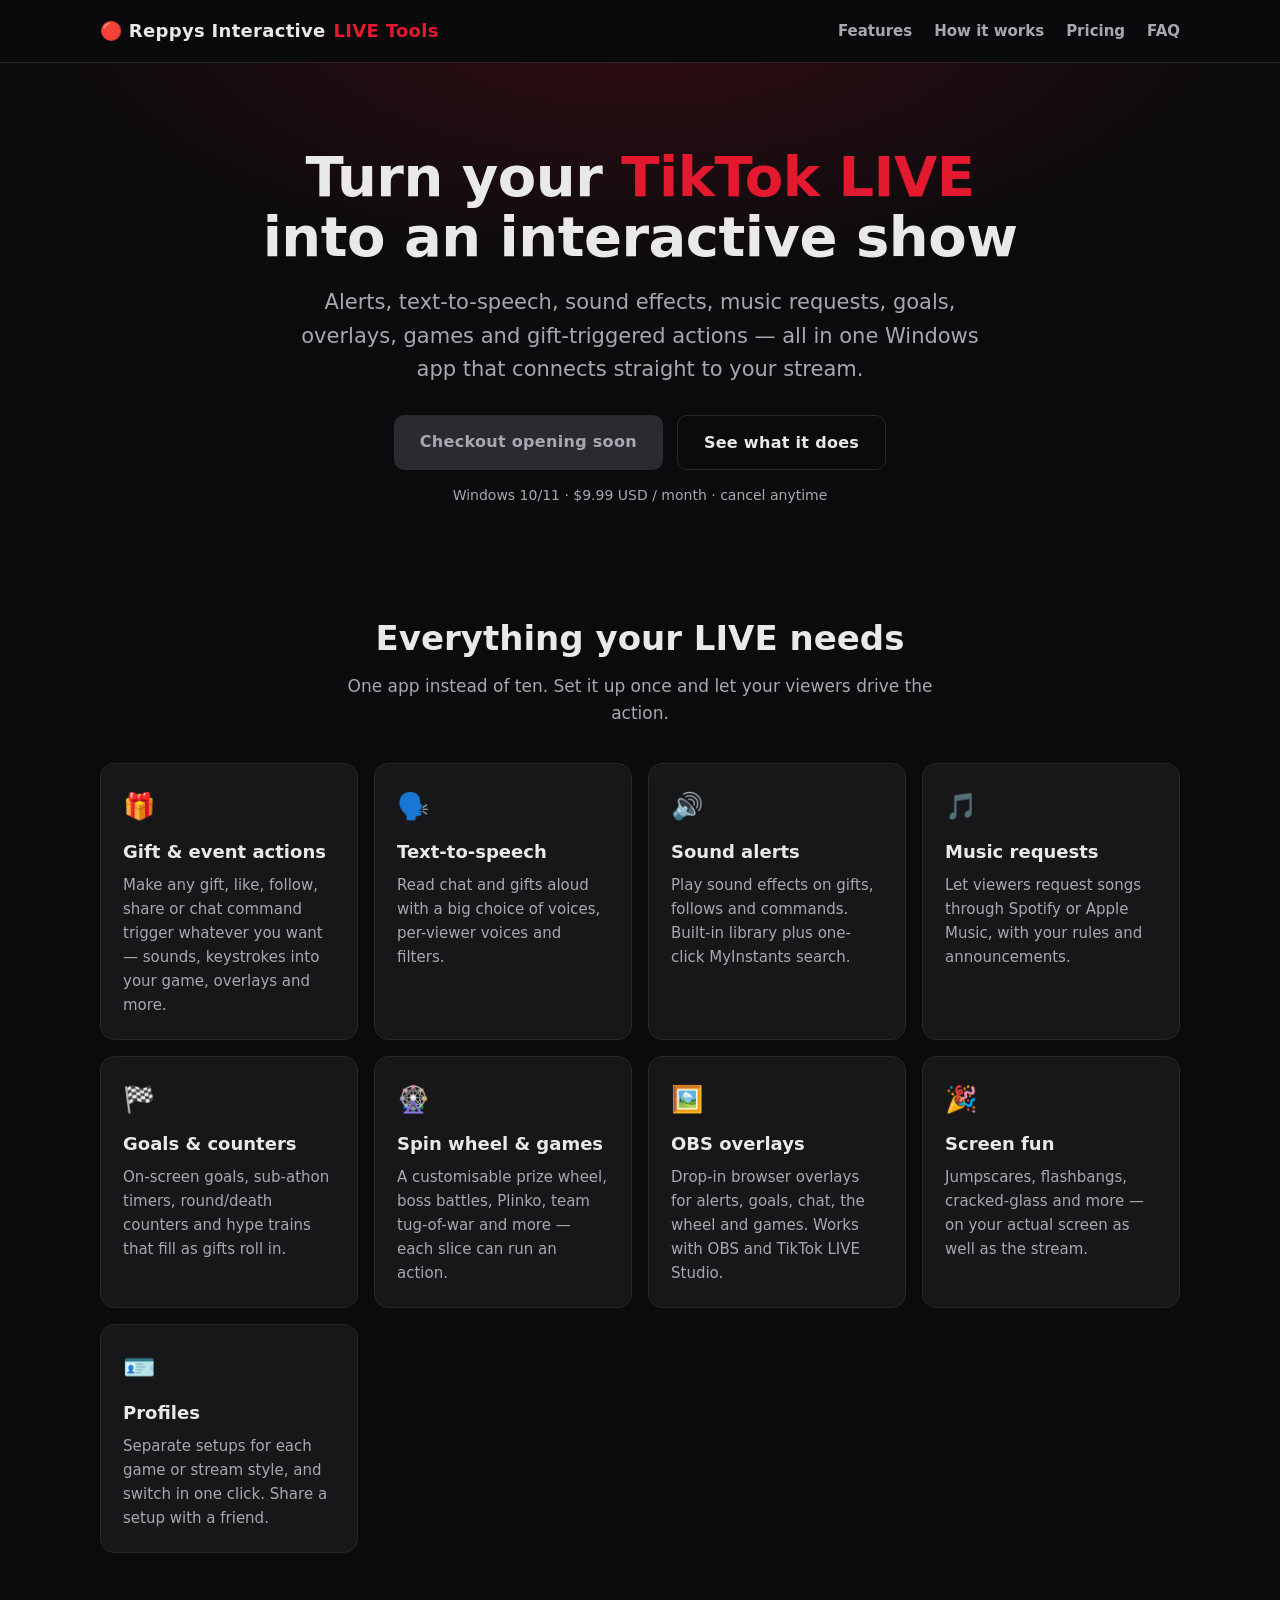
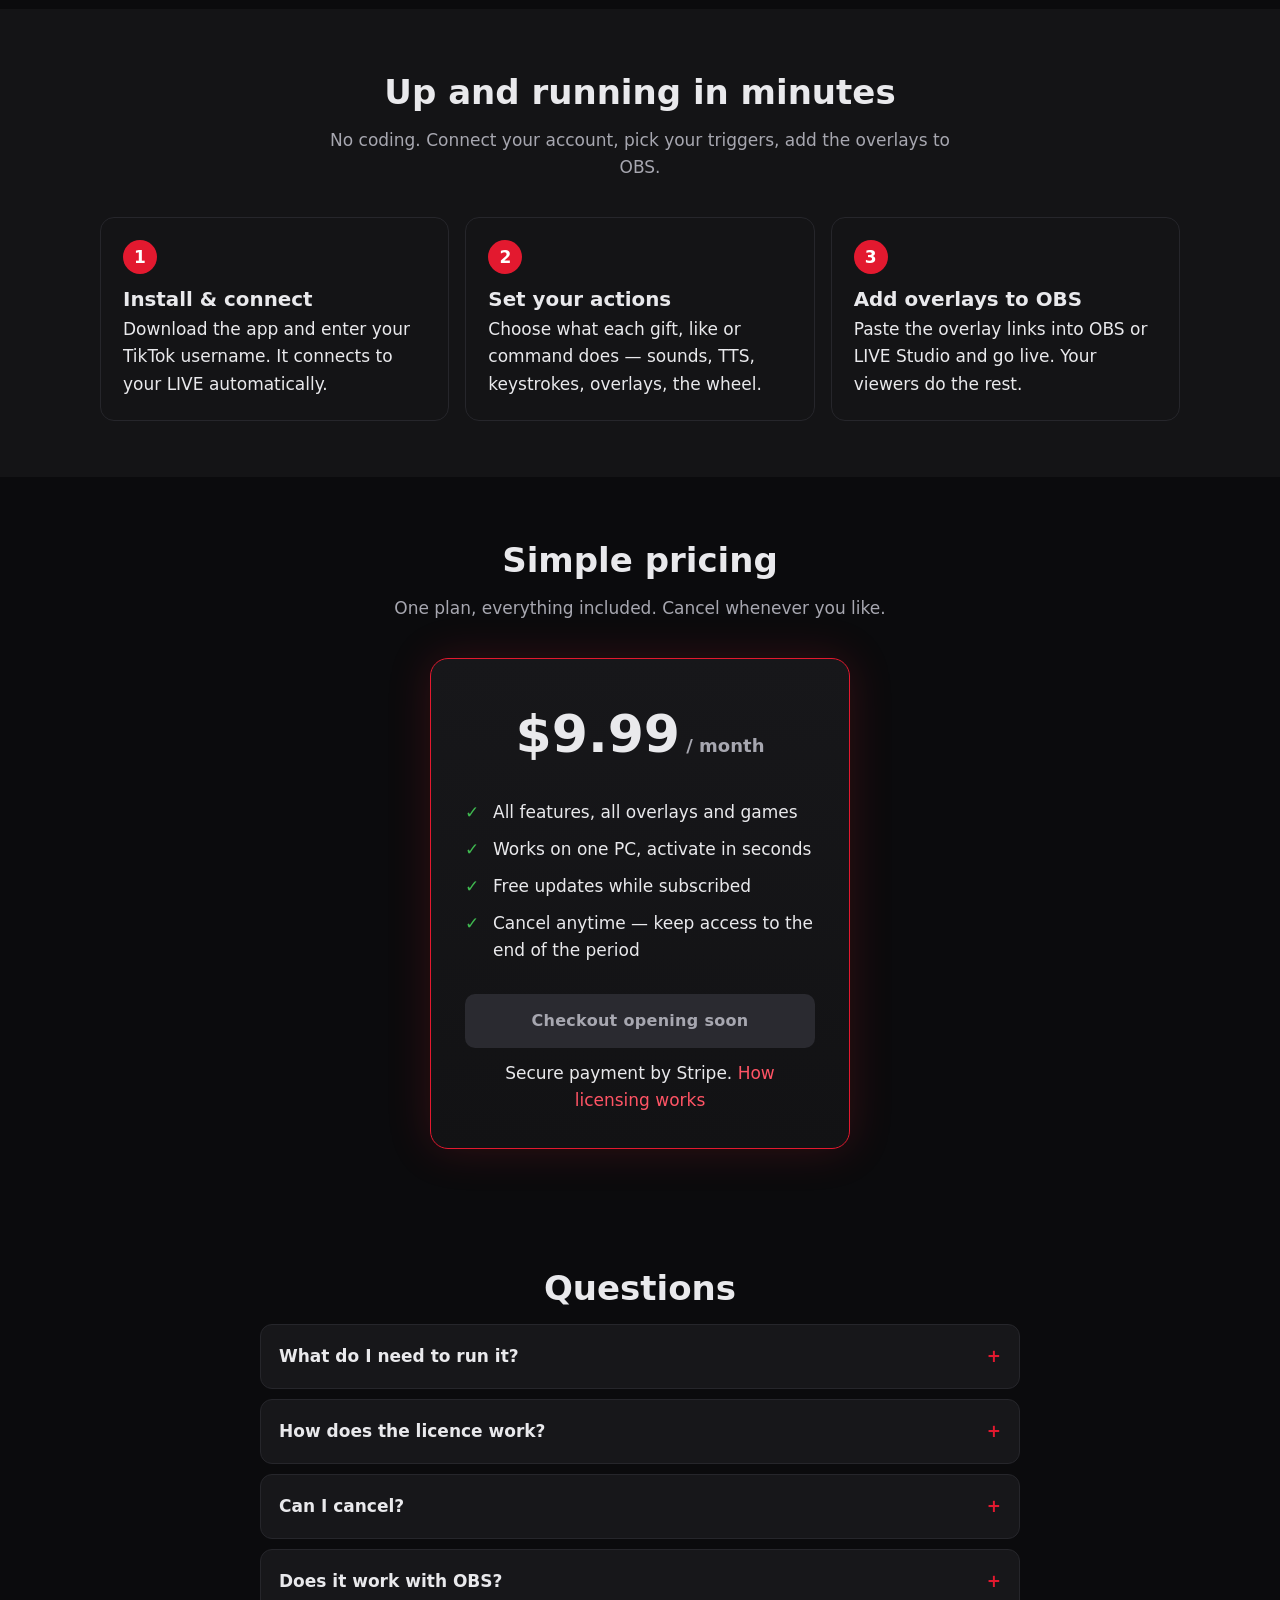
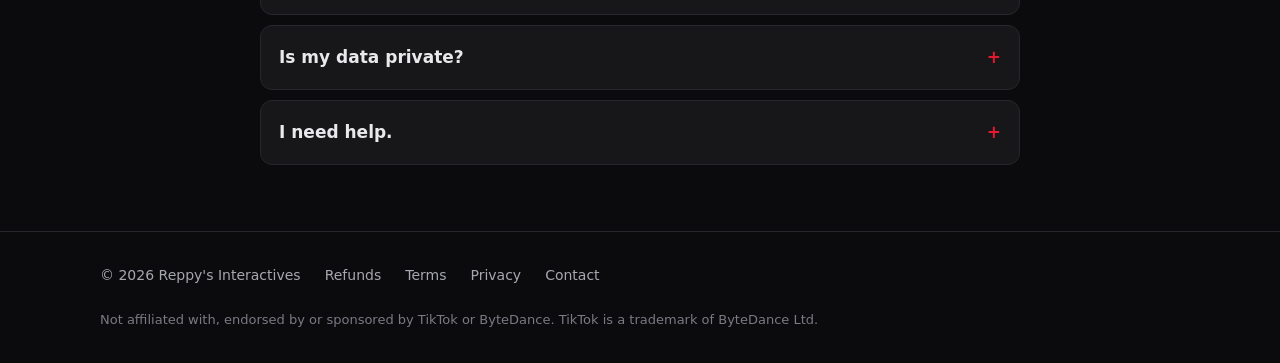
==== index.html @ e3460b50 "Add files via upload" ====
<!DOCTYPE html>
<html lang="en">
<head>
<meta charset="UTF-8">
<meta name="viewport" content="width=device-width, initial-scale=1">
<title>Reppys Interactive LIVE Tools — interactive tools for TikTok LIVE</title>
<meta name="description" content="Alerts, TTS, sounds, music requests, goals, overlays, games and gift-triggered actions for your TikTok LIVE stream. A Windows app.">
<link rel="stylesheet" href="style.css">
</head>
<body>

<header class="nav">
  <div class="wrap">
    <div class="brand">🔴 Reppys Interactive <b>LIVE&nbsp;Tools</b></div>
    <nav>
      <a href="#features">Features</a>
      <a href="#how">How it works</a>
      <a href="#pricing">Pricing</a>
      <a href="#faq">FAQ</a>
    </nav>
  </div>
</header>

<section class="hero">
  <div class="wrap">
    <h1>Turn your <span class="hl">TikTok LIVE</span><br>into an interactive show</h1>
    <p class="lead">Alerts, text-to-speech, sound effects, music requests, goals, overlays, games and gift-triggered actions — all in one Windows app that connects straight to your stream.</p>
    <div class="cta">
      <!-- When the licence server is live, point this at https://YOUR_WORKER/buy -->
      <a class="btn soon" id="buyBtn" href="#pricing">Checkout opening soon</a>
      <a class="btn ghost" href="#features">See what it does</a>
    </div>
    <p class="note">Windows 10/11 · $9.99 USD / month · cancel anytime</p>
  </div>
</section>

<section id="features">
  <div class="wrap">
    <h2>Everything your LIVE needs</h2>
    <p class="sub">One app instead of ten. Set it up once and let your viewers drive the action.</p>
    <div class="grid">
      <div class="feature"><div class="ico">🎁</div><h3>Gift &amp; event actions</h3><p>Make any gift, like, follow, share or chat command trigger whatever you want — sounds, keystrokes into your game, overlays and more.</p></div>
      <div class="feature"><div class="ico">🗣️</div><h3>Text-to-speech</h3><p>Read chat and gifts aloud with a big choice of voices, per-viewer voices and filters.</p></div>
      <div class="feature"><div class="ico">🔊</div><h3>Sound alerts</h3><p>Play sound effects on gifts, follows and commands. Built-in library plus one-click MyInstants search.</p></div>
      <div class="feature"><div class="ico">🎵</div><h3>Music requests</h3><p>Let viewers request songs through Spotify or Apple Music, with your rules and announcements.</p></div>
      <div class="feature"><div class="ico">🏁</div><h3>Goals &amp; counters</h3><p>On-screen goals, sub-athon timers, round/death counters and hype trains that fill as gifts roll in.</p></div>
      <div class="feature"><div class="ico">🎡</div><h3>Spin wheel &amp; games</h3><p>A customisable prize wheel, boss battles, Plinko, team tug-of-war and more — each slice can run an action.</p></div>
      <div class="feature"><div class="ico">🖼️</div><h3>OBS overlays</h3><p>Drop-in browser overlays for alerts, goals, chat, the wheel and games. Works with OBS and TikTok LIVE Studio.</p></div>
      <div class="feature"><div class="ico">🎉</div><h3>Screen fun</h3><p>Jumpscares, flashbangs, cracked-glass and more — on your actual screen as well as the stream.</p></div>
      <div class="feature"><div class="ico">🪪</div><h3>Profiles</h3><p>Separate setups for each game or stream style, and switch in one click. Share a setup with a friend.</p></div>
    </div>
  </div>
</section>

<section id="how" style="background:var(--bg2)">
  <div class="wrap">
    <h2>Up and running in minutes</h2>
    <p class="sub">No coding. Connect your account, pick your triggers, add the overlays to OBS.</p>
    <div class="steps">
      <div class="step"><div class="n">1</div><h3>Install &amp; connect</h3><p>Download the app and enter your TikTok username. It connects to your LIVE automatically.</p></div>
      <div class="step"><div class="n">2</div><h3>Set your actions</h3><p>Choose what each gift, like or command does — sounds, TTS, keystrokes, overlays, the wheel.</p></div>
      <div class="step"><div class="n">3</div><h3>Add overlays to OBS</h3><p>Paste the overlay links into OBS or LIVE Studio and go live. Your viewers do the rest.</p></div>
    </div>
  </div>
</section>

<section id="pricing">
  <div class="wrap">
    <h2>Simple pricing</h2>
    <p class="sub">One plan, everything included. Cancel whenever you like.</p>
    <div class="price-card">
      <div class="amount">$9.99<span> / month</span></div>
      <ul>
        <li>All features, all overlays and games</li>
        <li>Works on one PC, activate in seconds</li>
        <li>Free updates while subscribed</li>
        <li>Cancel anytime — keep access to the end of the period</li>
      </ul>
      <!-- When the licence server is live, point this at https://YOUR_WORKER/buy -->
      <a class="btn soon" href="#">Checkout opening soon</a>
      <p class="note" style="margin-top:12px">Secure payment by Stripe. <a href="#faq">How licensing works</a></p>
    </div>
  </div>
</section>

<section id="faq">
  <div class="wrap">
    <h2>Questions</h2>
    <div class="faq" style="max-width:760px;margin:0 auto">
      <details><summary>What do I need to run it?</summary><p>A Windows 10 or 11 PC and a TikTok account you go LIVE with. For stream overlays, OBS Studio or TikTok LIVE Studio.</p></details>
      <details><summary>How does the licence work?</summary><p>After subscribing you get a licence key. Enter it once and it activates on that PC. It works offline for a while if your internet drops. To move to a new PC, remove it from the old one first (Settings → Licence) and activate on the new one.</p></details>
      <details><summary>Can I cancel?</summary><p>Yes, anytime from the “Manage subscription” page. You keep access until the end of the period you've paid for. See our <a href="refund-policy.html">refund policy</a>.</p></details>
      <details><summary>Does it work with OBS?</summary><p>Yes. The overlays are browser sources that work in OBS Studio and TikTok LIVE Studio.</p></details>
      <details><summary>Is my data private?</summary><p>Your setups stay on your PC. Licence checks only send your key and an anonymous PC ID. See the <a href="privacy.html">privacy policy</a>.</p></details>
      <details><summary>I need help.</summary><p>Email <a href="mailto:reppysinteractive@gmail.com">reppysinteractive@gmail.com</a> and we'll get back to you.</p></details>
    </div>
  </div>
</section>

<footer>
  <div class="wrap">
    <div>© <span id="yr"></span> Reppy's Interactives</div>
    <a href="refund-policy.html">Refunds</a>
    <a href="terms.html">Terms</a>
    <a href="privacy.html">Privacy</a>
    <a href="mailto:reppysinteractive@gmail.com">Contact</a>
    <span class="sp"></span>
    <div class="disclaimer">Not affiliated with, endorsed by or sponsored by TikTok or ByteDance. TikTok is a trademark of ByteDance Ltd.</div>
  </div>
</footer>

<script>document.getElementById('yr').textContent = new Date().getFullYear();</script>
</body>
</html>
---- style.css ----
/* Reppys Interactive LIVE Tools - sales site */
:root {
    --bg: #0b0b0d; --bg2: #141416; --card: #17171a; --line: #26262b;
    --text: #e9e9ec; --muted: #a7a7b0; --accent: #e3192f; --accent2: #ff5465; --good: #3fb950;
}
* { box-sizing: border-box; margin: 0; padding: 0; }
html { scroll-behavior: smooth; }
body { background: var(--bg); color: var(--text); font-family: "Segoe UI", system-ui, -apple-system, sans-serif; line-height: 1.6; font-size: 17px; }
a { color: var(--accent2); text-decoration: none; }
a:hover { text-decoration: underline; }
img { max-width: 100%; display: block; }
.wrap { width: min(1080px, 100% - 40px); margin: 0 auto; }

/* nav */
header.nav { position: sticky; top: 0; z-index: 10; background: rgba(11,11,13,.86); backdrop-filter: blur(10px); border-bottom: 1px solid var(--line); }
.nav .wrap { display: flex; align-items: center; gap: 16px; height: 62px; }
.brand { font-weight: 800; letter-spacing: .3px; font-size: 18px; display: flex; align-items: center; gap: 8px; }
.brand b { color: var(--accent); }
.nav nav { margin-left: auto; display: flex; gap: 22px; align-items: center; }
.nav nav a { color: var(--muted); font-size: 15px; font-weight: 600; }
.nav nav a:hover { color: var(--text); text-decoration: none; }

/* buttons */
.btn { display: inline-block; font-weight: 800; letter-spacing: .3px; color: #fff; background: linear-gradient(135deg, var(--accent), #8f0d1c); border: 0; border-radius: 10px; padding: 14px 26px; cursor: pointer; font-size: 16px; box-shadow: 0 6px 20px rgba(227,25,47,.35); }
.btn:hover { transform: translateY(-1px); text-decoration: none; filter: brightness(1.05); }
.btn.ghost { background: transparent; color: var(--text); border: 1px solid var(--line); box-shadow: none; }
.btn.soon { background: #2a2a30; color: var(--muted); box-shadow: none; cursor: default; }

/* hero */
.hero { padding: 84px 0 48px; text-align: center; background: radial-gradient(900px 380px at 50% -10%, rgba(227,25,47,.18), transparent 70%); }
.hero h1 { font-size: clamp(34px, 6vw, 56px); line-height: 1.08; font-weight: 900; letter-spacing: -.5px; }
.hero h1 .hl { color: var(--accent); }
.hero p.lead { color: var(--muted); font-size: clamp(17px, 2.4vw, 21px); max-width: 680px; margin: 18px auto 28px; }
.hero .cta { display: flex; gap: 14px; justify-content: center; flex-wrap: wrap; }
.hero .note { color: var(--muted); font-size: 14px; margin-top: 14px; }

/* sections */
section { padding: 56px 0; }
section h2 { font-size: clamp(26px, 4vw, 34px); font-weight: 800; text-align: center; margin-bottom: 8px; }
section .sub { color: var(--muted); text-align: center; max-width: 620px; margin: 0 auto 36px; }

/* features grid */
.grid { display: grid; grid-template-columns: repeat(auto-fit, minmax(240px, 1fr)); gap: 16px; }
.feature { background: var(--card); border: 1px solid var(--line); border-radius: 14px; padding: 22px; }
.feature .ico { font-size: 26px; }
.feature h3 { font-size: 18px; margin: 10px 0 6px; }
.feature p { color: var(--muted); font-size: 15px; }

/* steps */
.steps { display: grid; grid-template-columns: repeat(auto-fit, minmax(220px, 1fr)); gap: 16px; counter-reset: s; }
.step { background: var(--bg2); border: 1px solid var(--line); border-radius: 14px; padding: 22px; }
.step .n { display: inline-grid; place-items: center; width: 34px; height: 34px; border-radius: 50%; background: var(--accent); color: #fff; font-weight: 800; margin-bottom: 10px; }

/* pricing */
.price-card { max-width: 420px; margin: 0 auto; background: linear-gradient(180deg, var(--card), #121214); border: 1px solid var(--accent); border-radius: 18px; padding: 34px; text-align: center; box-shadow: 0 0 44px rgba(227,25,47,.18); }
.price-card .amount { font-size: 52px; font-weight: 900; }
.price-card .amount span { font-size: 18px; color: var(--muted); font-weight: 600; }
.price-card ul { list-style: none; text-align: left; margin: 22px 0; display: grid; gap: 10px; }
.price-card li { padding-left: 28px; position: relative; color: var(--text); }
.price-card li::before { content: "✓"; position: absolute; left: 0; color: var(--good); font-weight: 800; }
.price-card .btn { width: 100%; margin-top: 8px; }

/* faq */
.faq details { background: var(--card); border: 1px solid var(--line); border-radius: 12px; padding: 4px 18px; margin-bottom: 10px; }
.faq summary { cursor: pointer; font-weight: 700; padding: 14px 0; list-style: none; }
.faq summary::-webkit-details-marker { display: none; }
.faq summary::after { content: "+"; float: right; color: var(--accent); font-weight: 800; }
.faq details[open] summary::after { content: "−"; }
.faq p { color: var(--muted); padding: 0 0 14px; }

/* footer */
footer { border-top: 1px solid var(--line); padding: 32px 0; color: var(--muted); font-size: 14px; }
footer .wrap { display: flex; flex-wrap: wrap; gap: 14px 24px; align-items: center; }
footer a { color: var(--muted); }
footer .sp { margin-left: auto; }
.disclaimer { color: #7a7a82; font-size: 13px; margin-top: 10px; }

/* legal pages */
.legal { padding: 48px 0 72px; }
.legal h1 { font-size: 32px; margin-bottom: 6px; }
.legal .updated { color: var(--muted); font-size: 14px; margin-bottom: 26px; }
.legal h2 { font-size: 21px; margin: 28px 0 8px; }
.legal p, .legal li { color: #cfcfd6; margin-bottom: 10px; }
.legal ul { margin: 0 0 10px 22px; }
.legal a.back { display: inline-block; margin-bottom: 22px; }
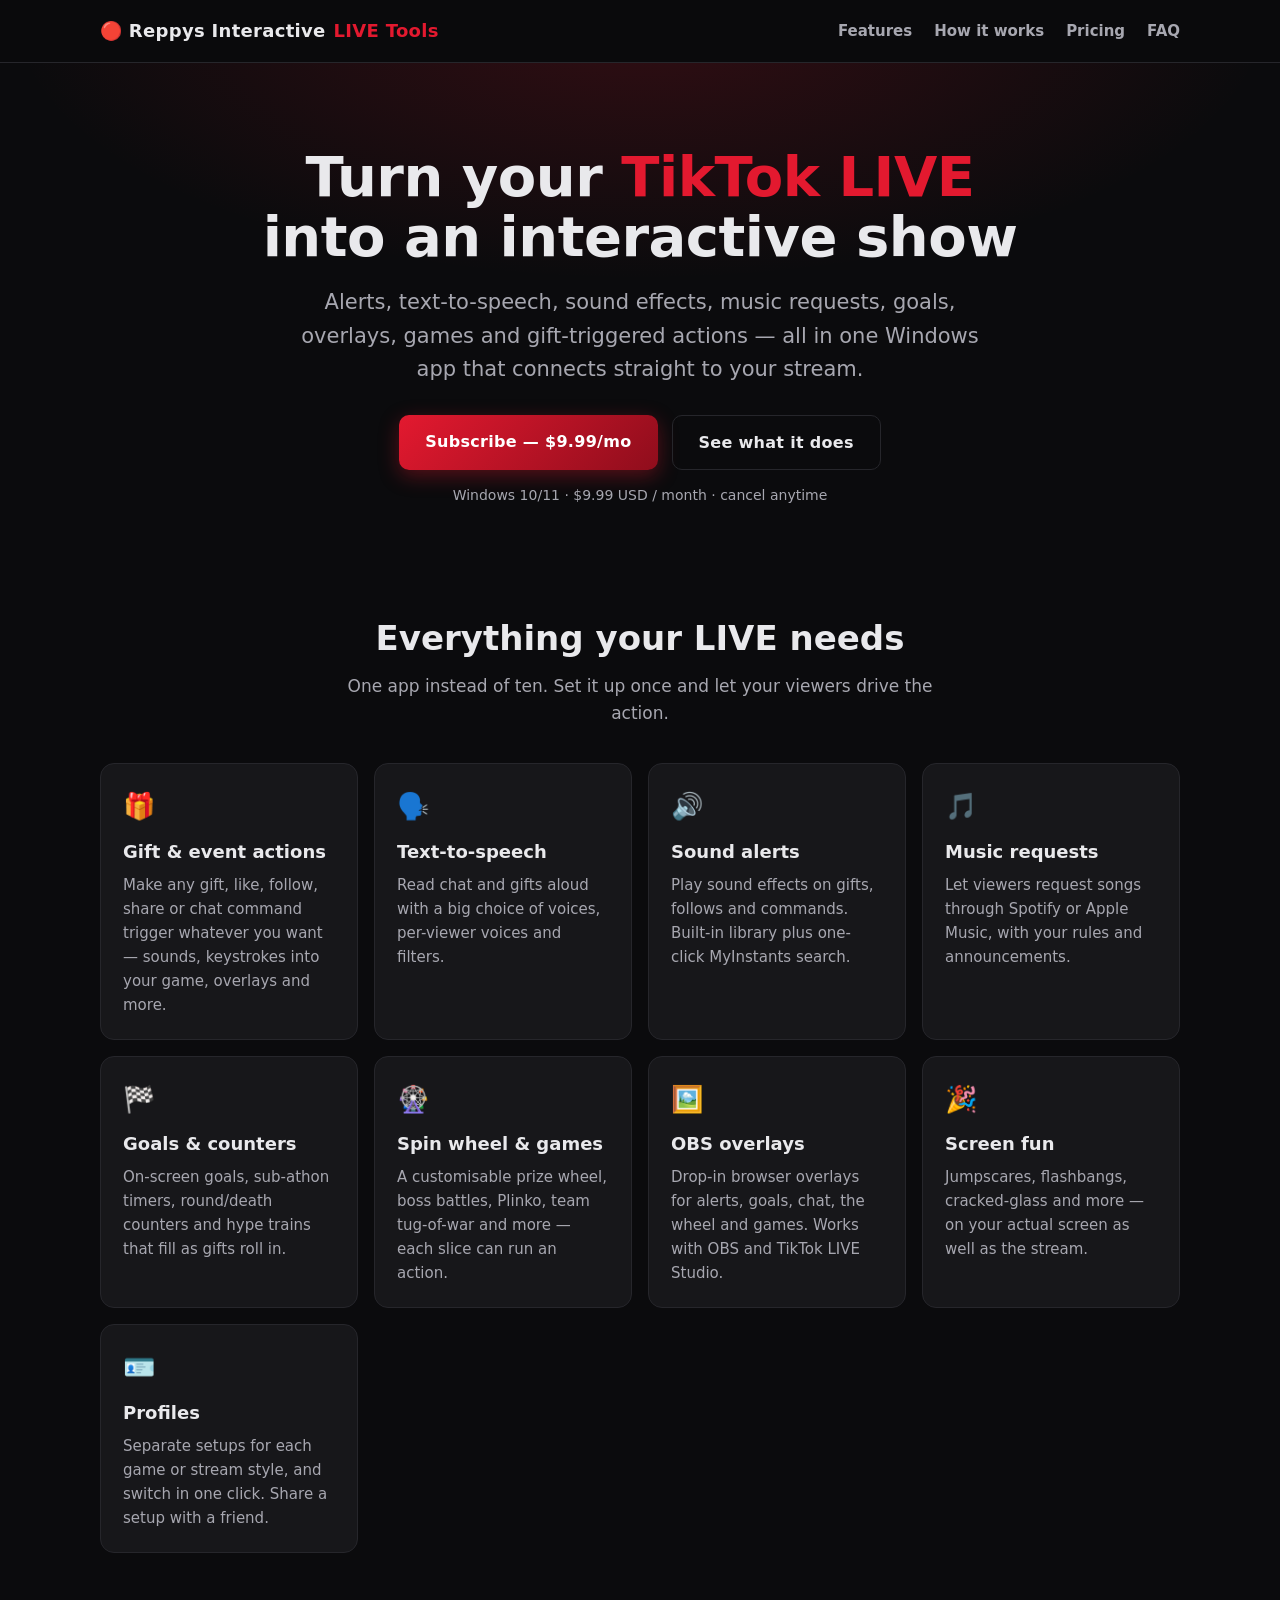
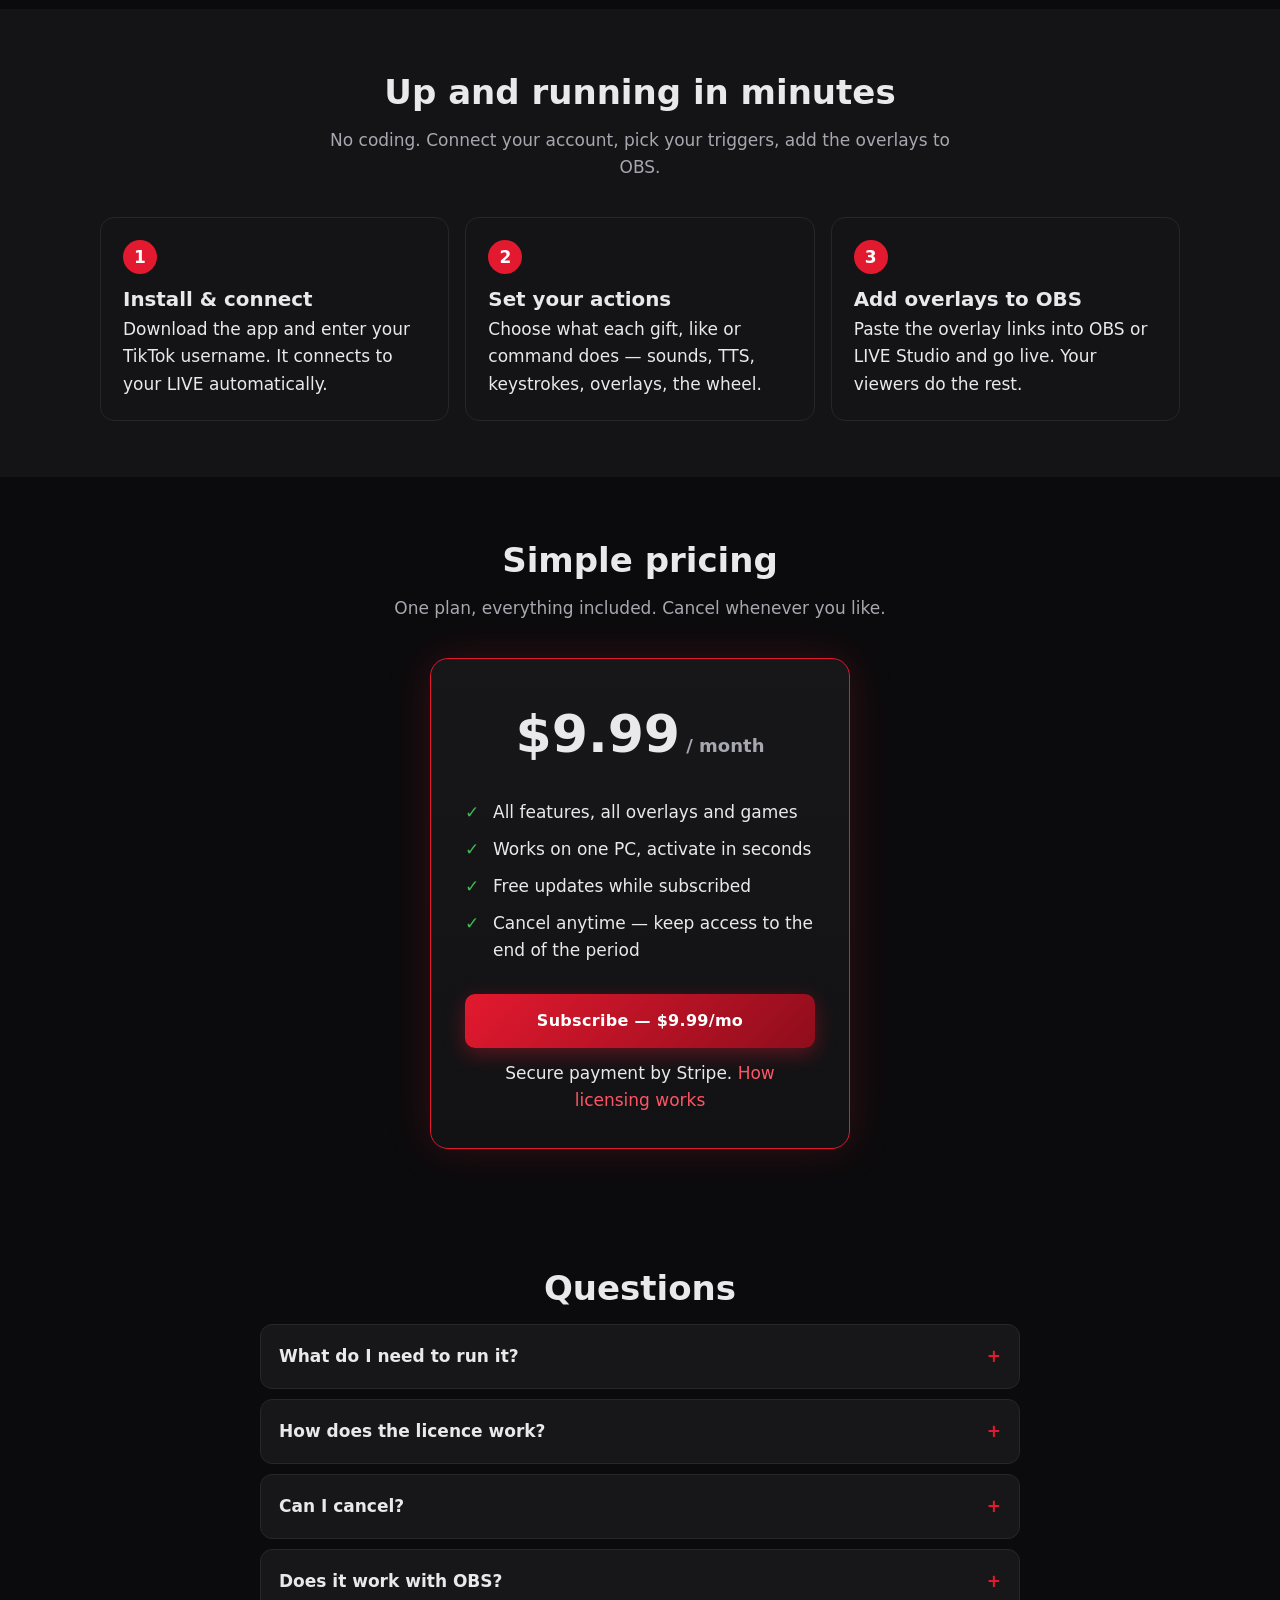
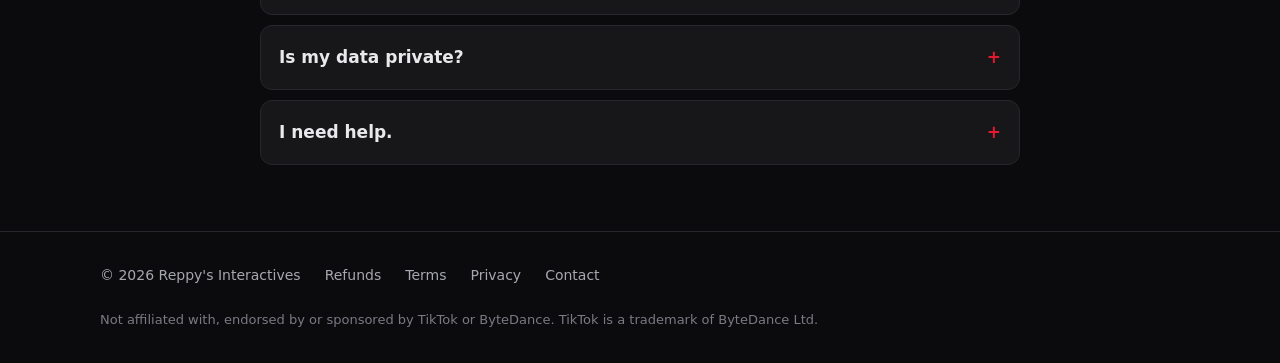
==== commit 1156e3ed: "Add files via upload" ====
--- a/index.html
+++ b/index.html
@@ -26,8 +26,7 @@
     <h1>Turn your <span class="hl">TikTok LIVE</span><br>into an interactive show</h1>
     <p class="lead">Alerts, text-to-speech, sound effects, music requests, goals, overlays, games and gift-triggered actions — all in one Windows app that connects straight to your stream.</p>
     <div class="cta">
-      <!-- When the licence server is live, point this at https://YOUR_WORKER/buy -->
-      <a class="btn soon" id="buyBtn" href="#pricing">Checkout opening soon</a>
+      <a class="btn" id="buyBtn" href="https://reppy-licence.reppy.workers.dev/buy">Subscribe — $9.99/mo</a>
       <a class="btn ghost" href="#features">See what it does</a>
     </div>
     <p class="note">Windows 10/11 · $9.99 USD / month · cancel anytime</p>
@@ -76,8 +75,7 @@
         <li>Free updates while subscribed</li>
         <li>Cancel anytime — keep access to the end of the period</li>
       </ul>
-      <!-- When the licence server is live, point this at https://YOUR_WORKER/buy -->
-      <a class="btn soon" href="#">Checkout opening soon</a>
+      <a class="btn" href="https://reppy-licence.reppy.workers.dev/buy">Subscribe — $9.99/mo</a>
       <p class="note" style="margin-top:12px">Secure payment by Stripe. <a href="#faq">How licensing works</a></p>
     </div>
   </div>
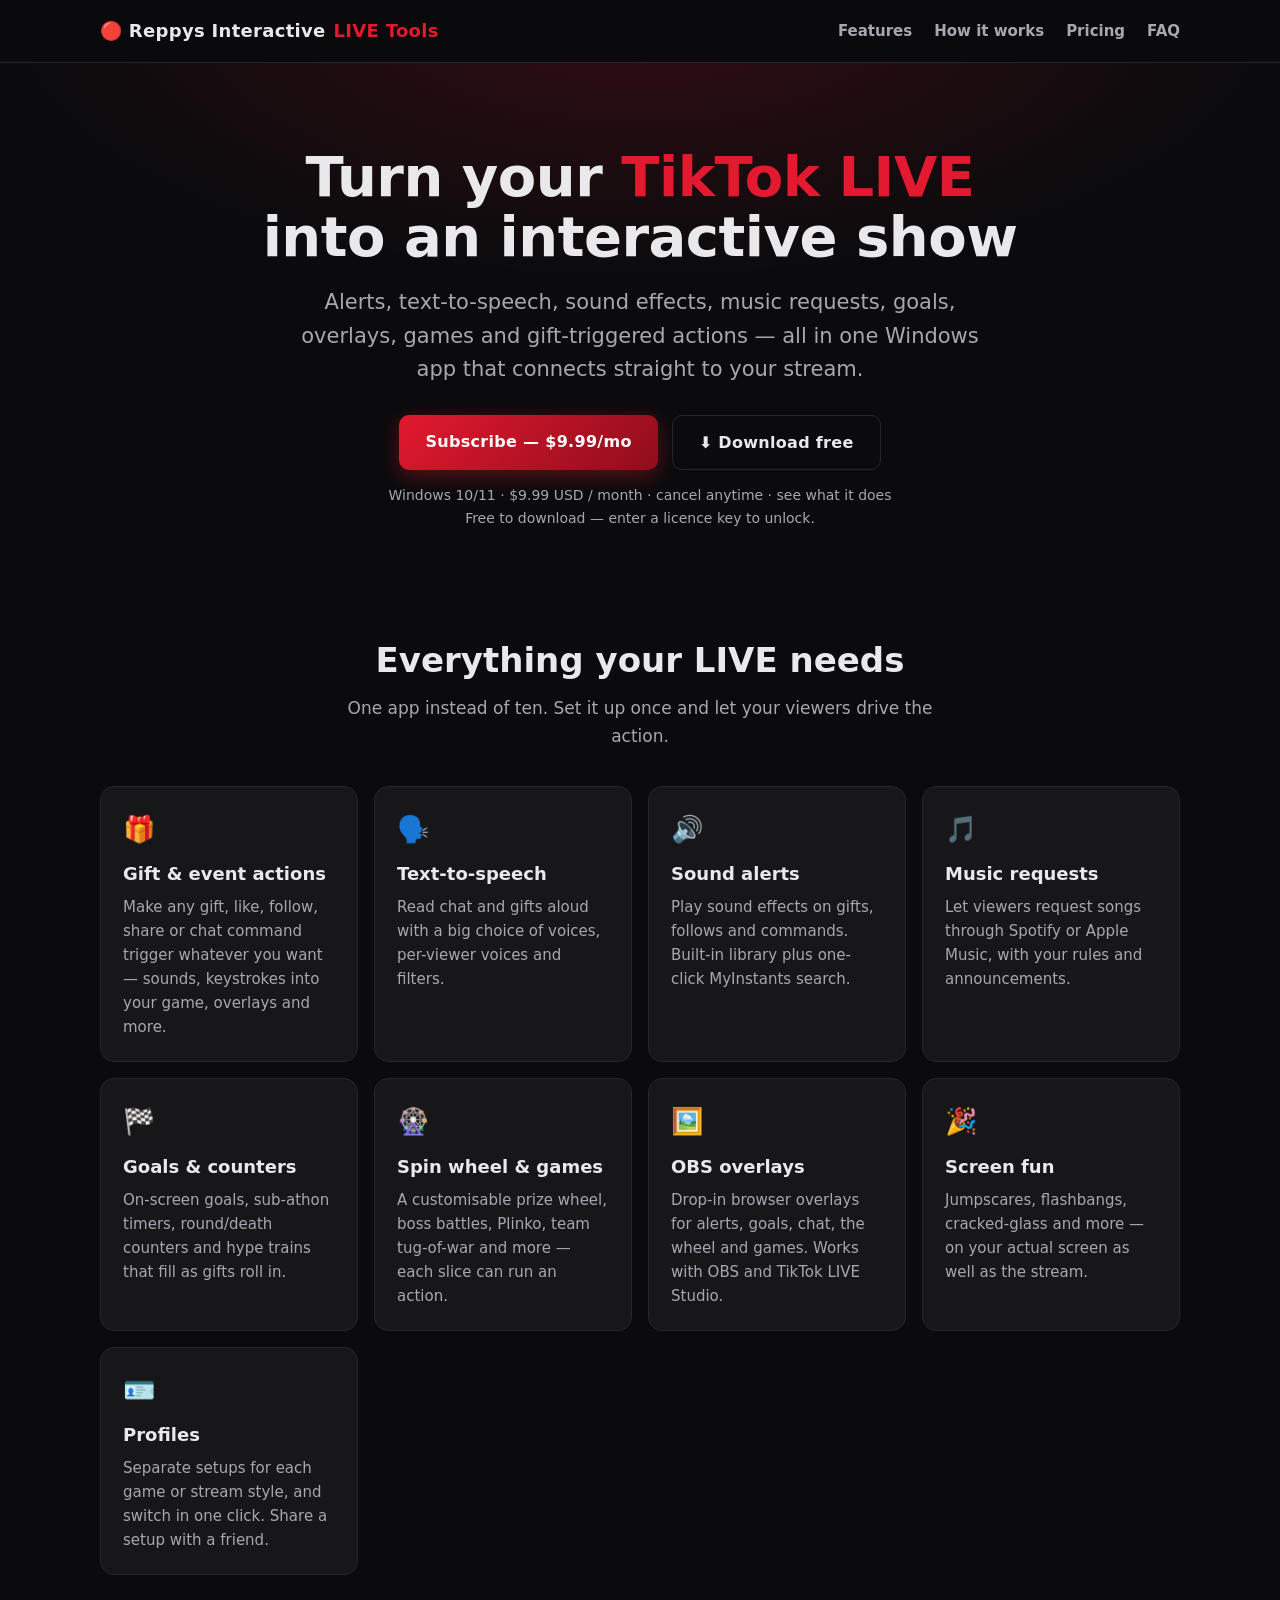
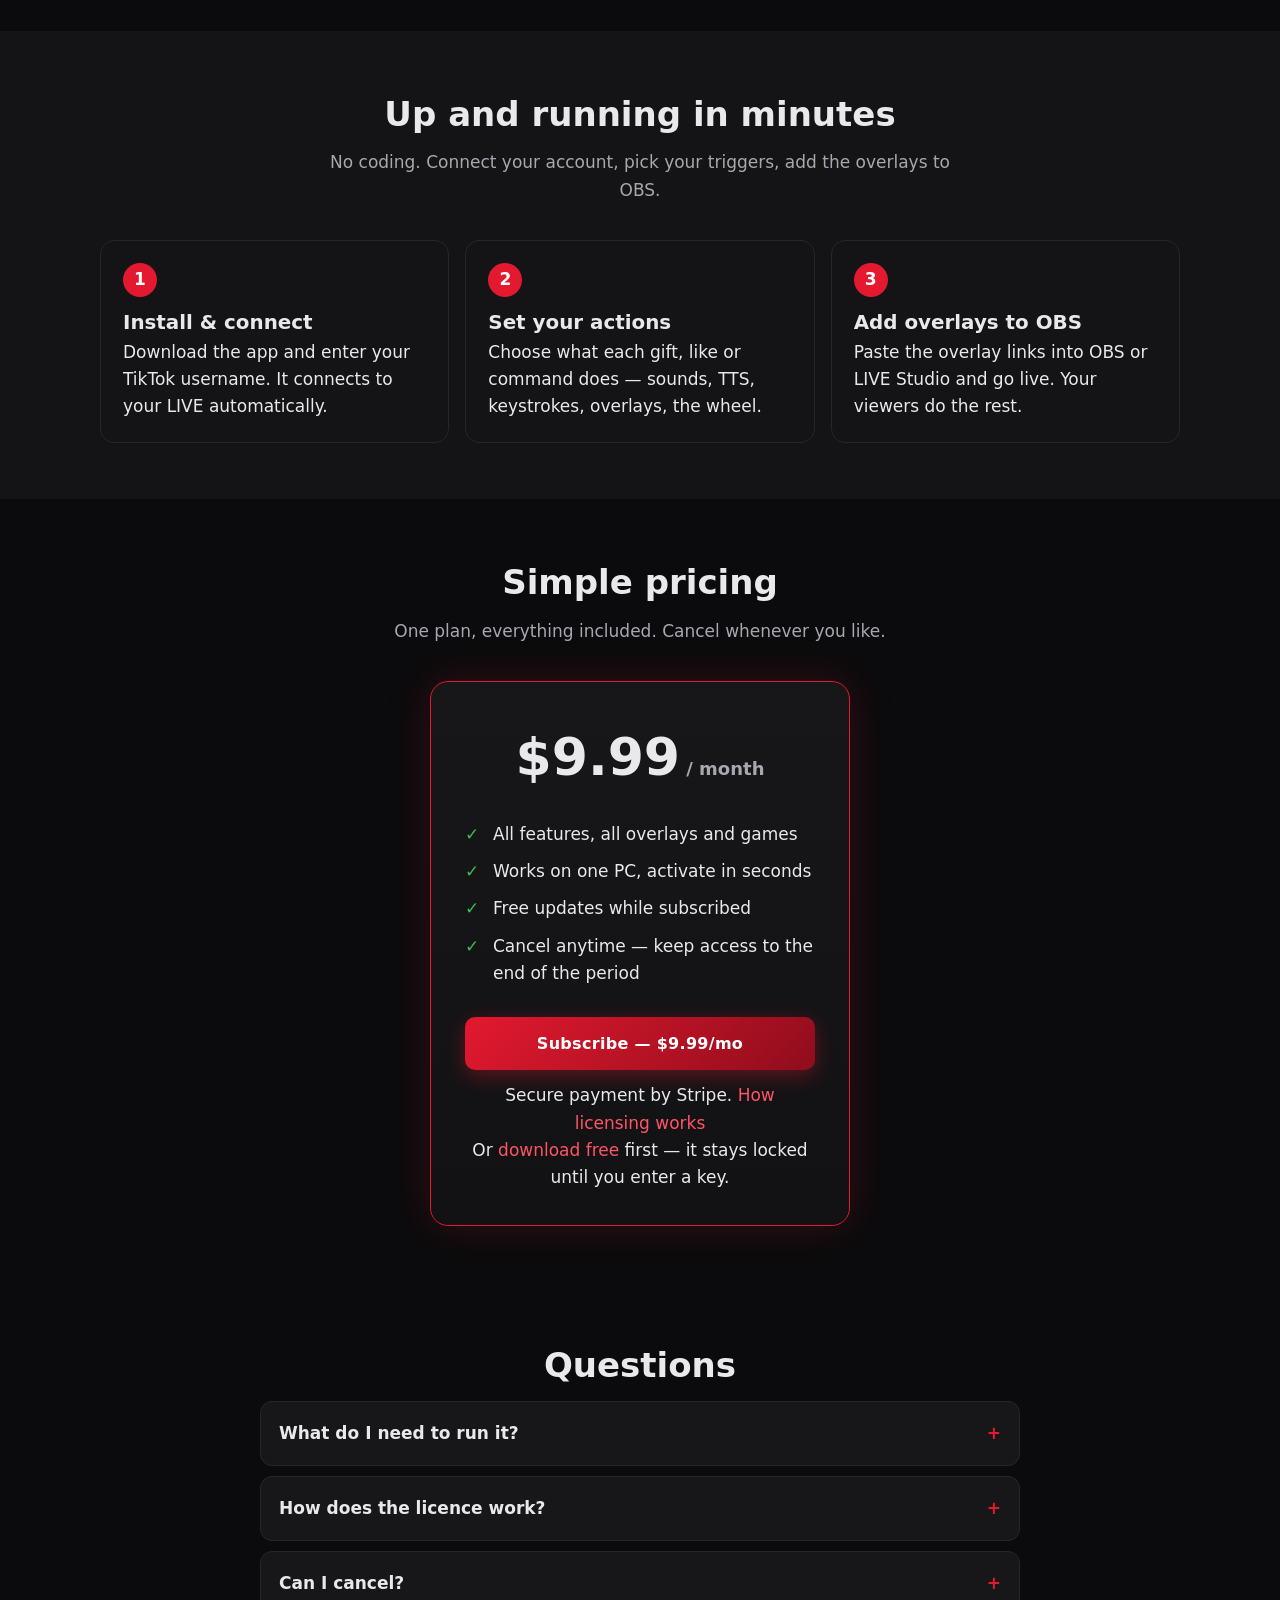
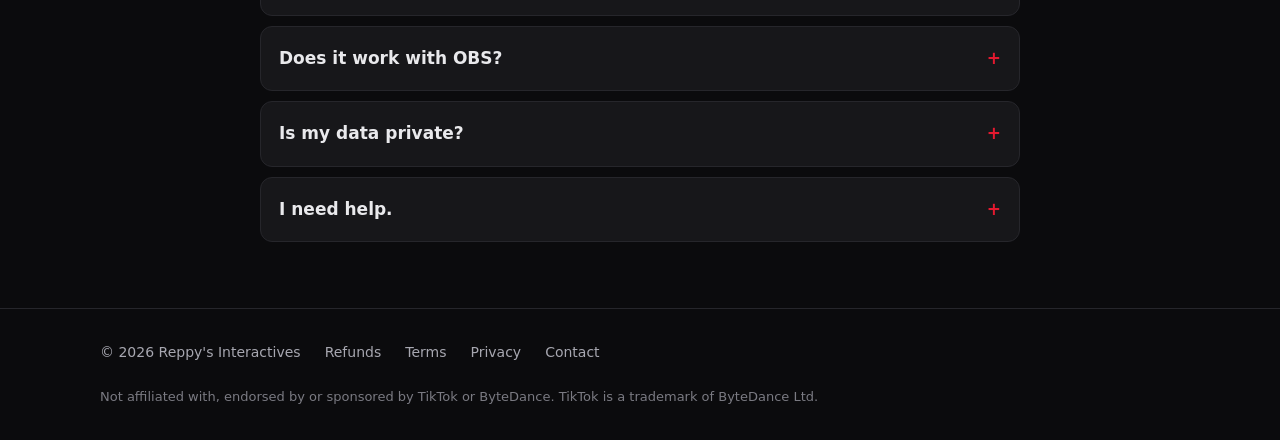
==== commit 71967a90: "Add Download buttons (free install, licence-gated)" ====
--- a/index.html
+++ b/index.html
@@ -27,9 +27,9 @@
     <p class="lead">Alerts, text-to-speech, sound effects, music requests, goals, overlays, games and gift-triggered actions — all in one Windows app that connects straight to your stream.</p>
     <div class="cta">
       <a class="btn" id="buyBtn" href="https://reppy-licence.reppy.workers.dev/buy">Subscribe — $9.99/mo</a>
-      <a class="btn ghost" href="#features">See what it does</a>
+      <a class="btn ghost" href="https://github.com/Reppy-interactive/reppys-live-tools/releases/latest/download/LiveTools-Setup.exe">⬇ Download free</a>
     </div>
-    <p class="note">Windows 10/11 · $9.99 USD / month · cancel anytime</p>
+    <p class="note">Windows 10/11 · $9.99 USD / month · cancel anytime · <a href="#features" style="color:inherit">see what it does</a><br>Free to download — enter a licence key to unlock.</p>
   </div>
 </section>
 
@@ -76,7 +76,7 @@
         <li>Cancel anytime — keep access to the end of the period</li>
       </ul>
       <a class="btn" href="https://reppy-licence.reppy.workers.dev/buy">Subscribe — $9.99/mo</a>
-      <p class="note" style="margin-top:12px">Secure payment by Stripe. <a href="#faq">How licensing works</a></p>
+      <p class="note" style="margin-top:12px">Secure payment by Stripe. <a href="#faq">How licensing works</a><br>Or <a href="https://github.com/Reppy-interactive/reppys-live-tools/releases/latest/download/LiveTools-Setup.exe">download free</a> first — it stays locked until you enter a key.</p>
     </div>
   </div>
 </section>
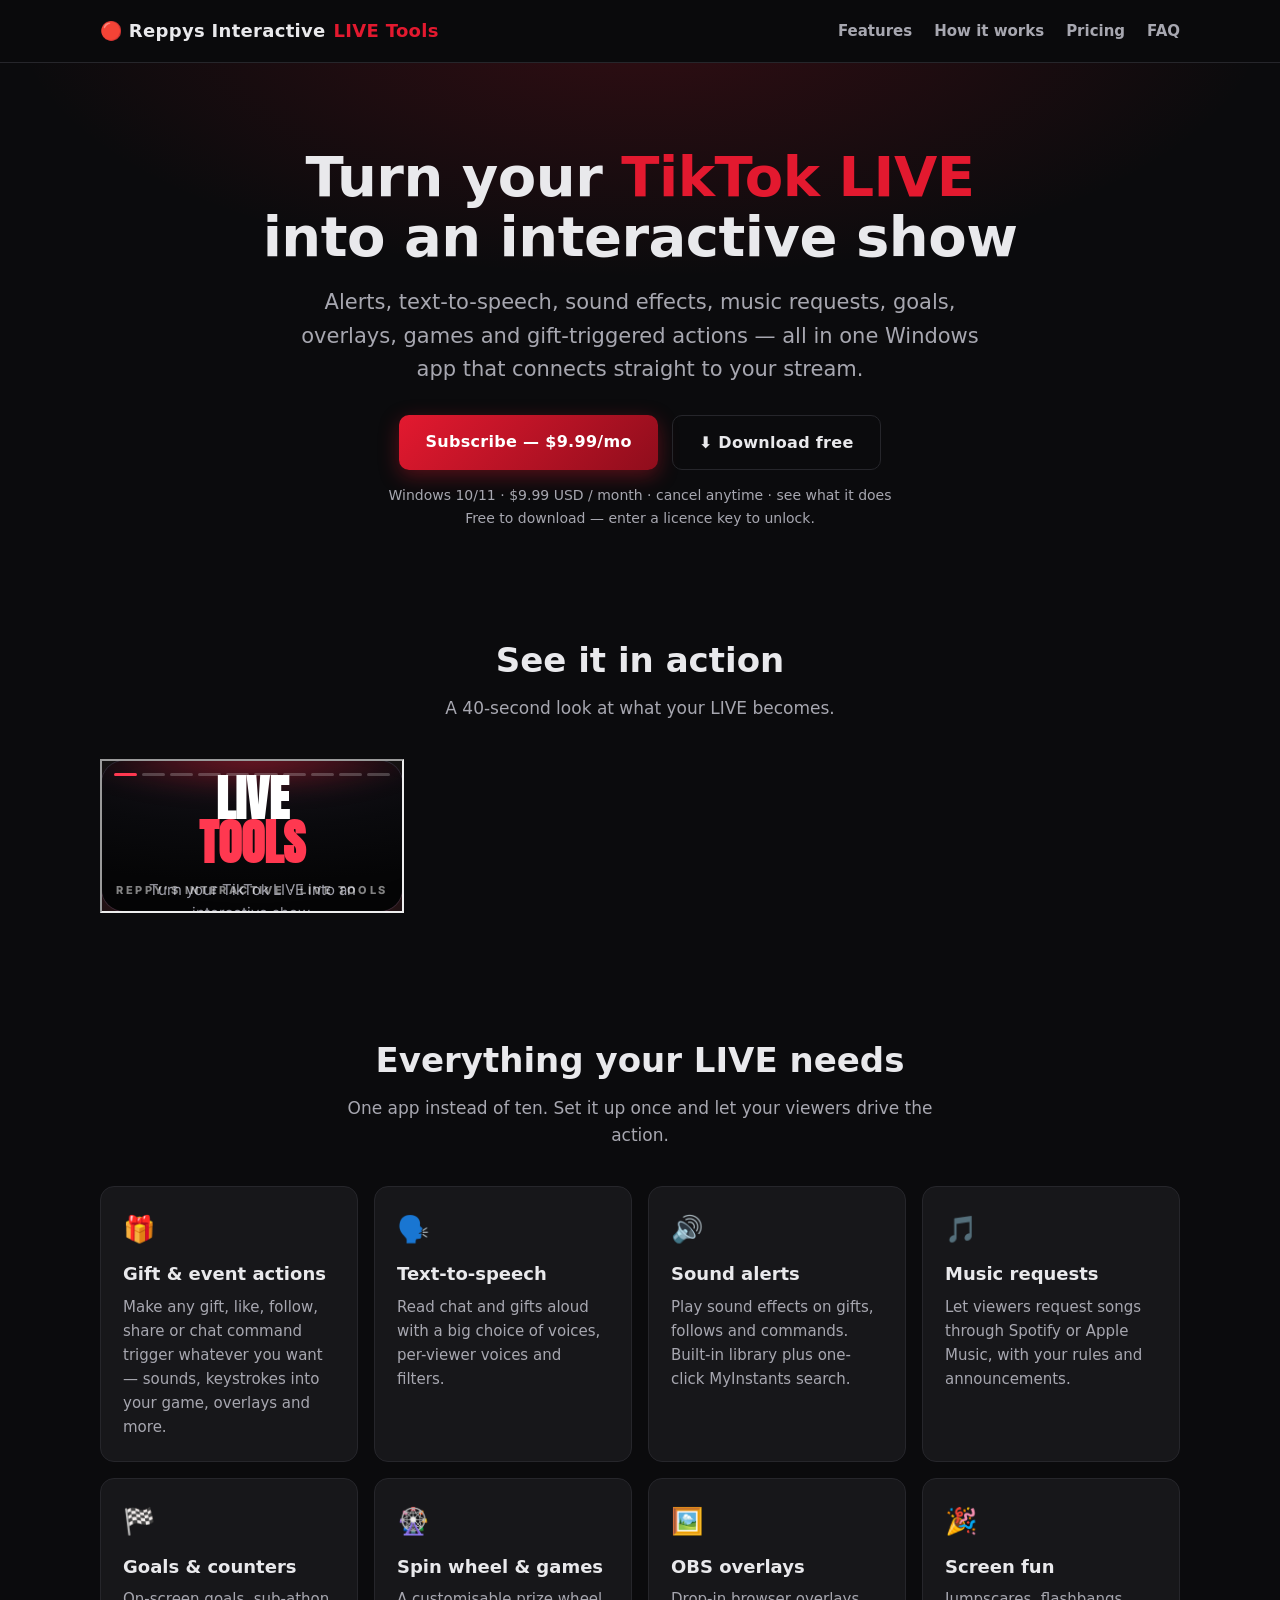
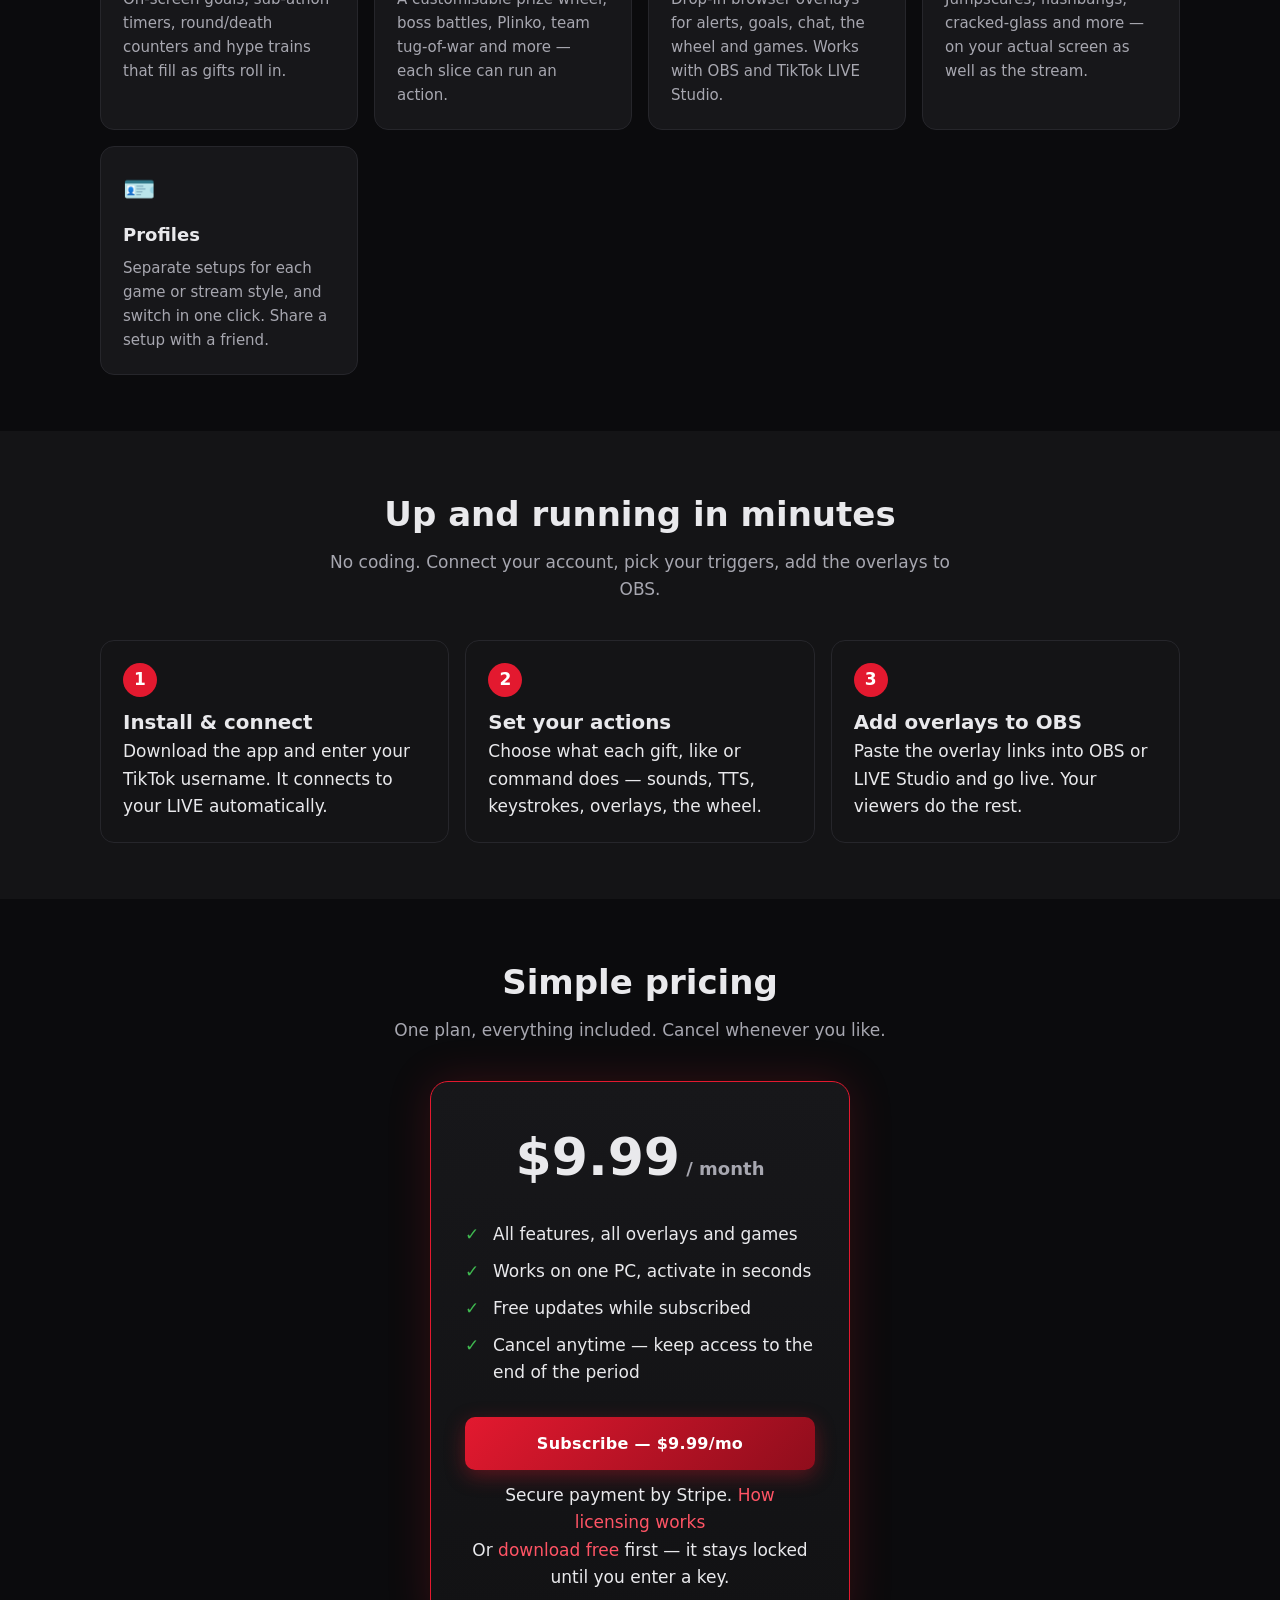
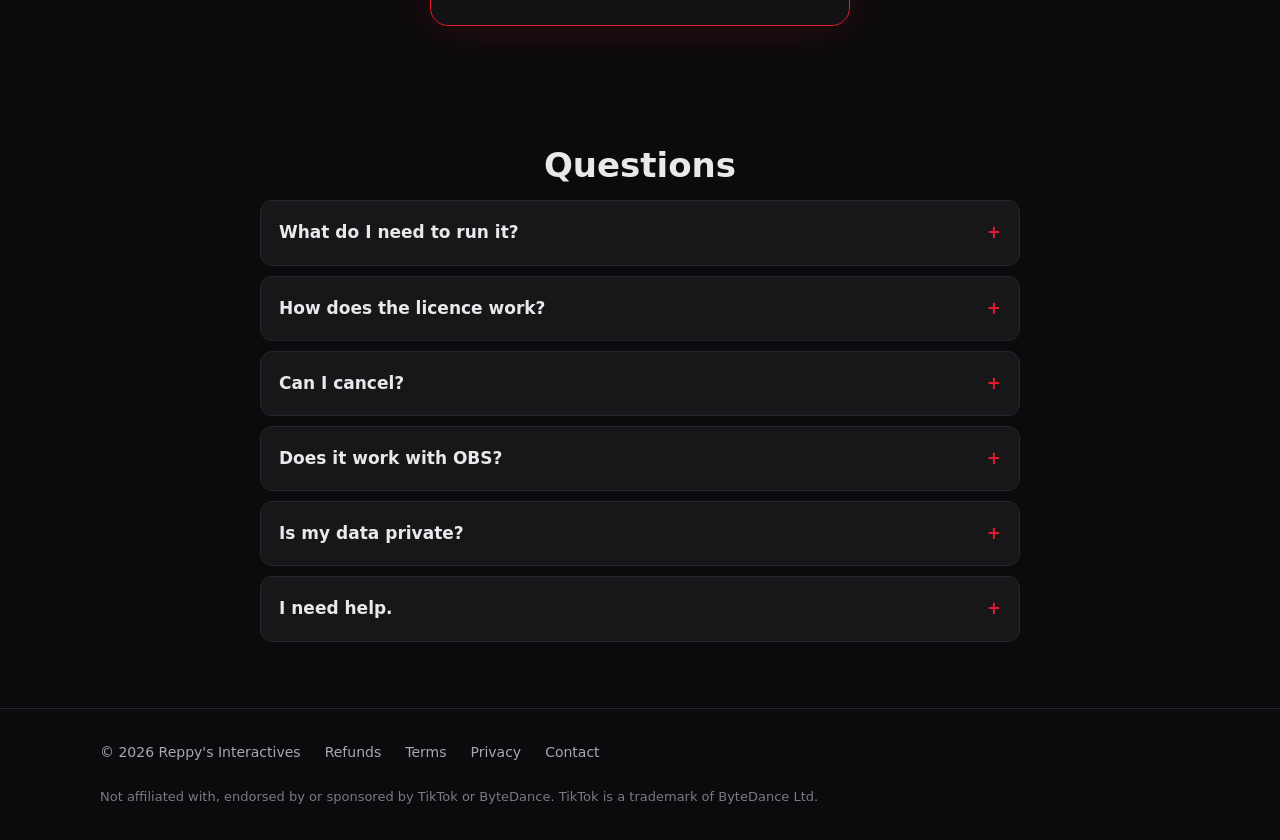
==== commit 91495cf3: "Add promo video embed (index.html)" ====
--- a/index.html
+++ b/index.html
@@ -30,6 +30,16 @@
       <a class="btn ghost" href="https://github.com/Reppy-interactive/reppys-live-tools/releases/latest/download/LiveTools-Setup.exe">⬇ Download free</a>
     </div>
     <p class="note">Windows 10/11 · $9.99 USD / month · cancel anytime · <a href="#features" style="color:inherit">see what it does</a><br>Free to download — enter a licence key to unlock.</p>
+  </div>
+</section>
+
+<section id="demo">
+  <div class="wrap">
+    <h2>See it in action</h2>
+    <p class="sub">A 40-second look at what your LIVE becomes.</p>
+    <div class="demo-frame">
+      <iframe src="promo.html" title="Reppy's Interactive LIVE Tools promo" loading="lazy" scrolling="no"></iframe>
+    </div>
   </div>
 </section>
 
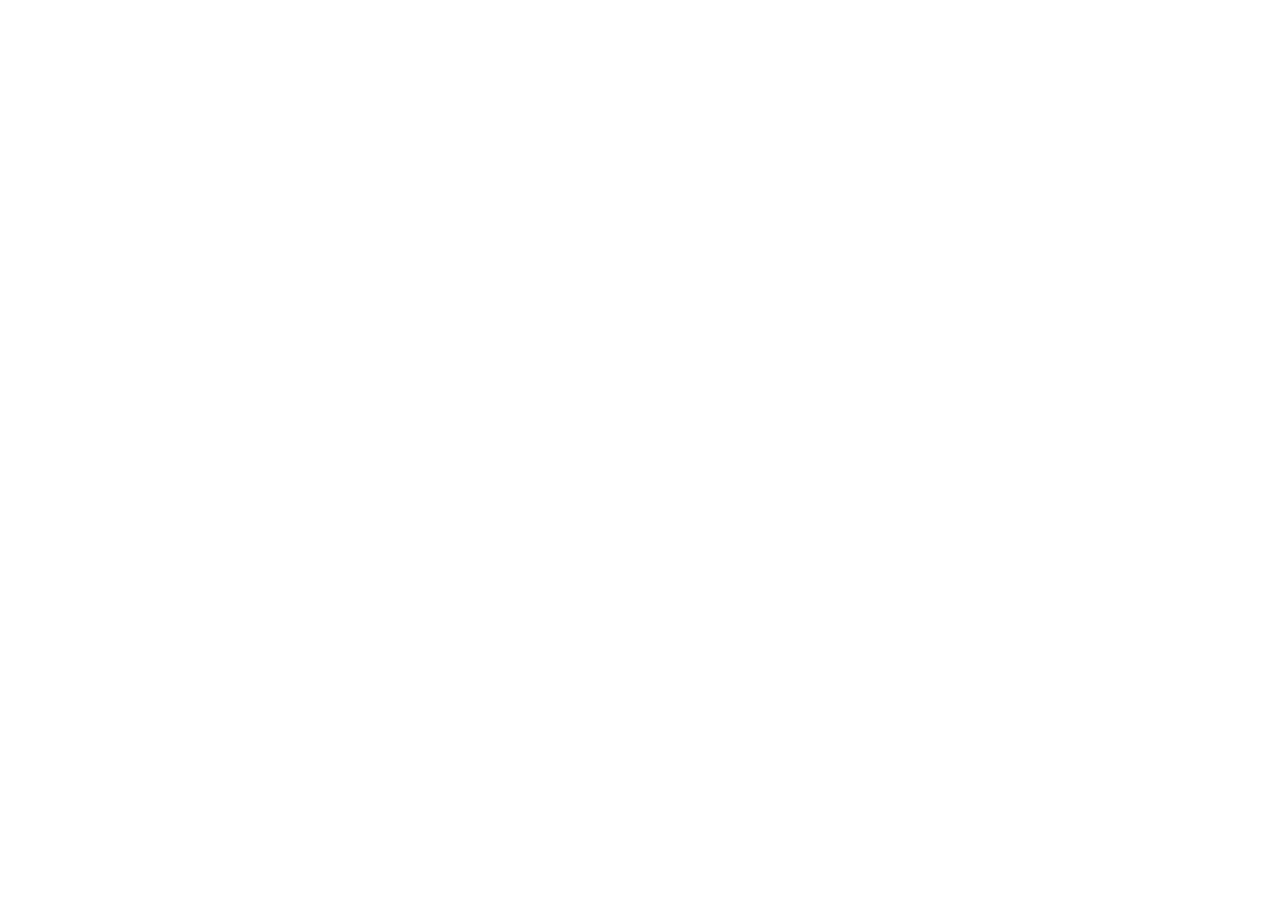
==== commit 8b2ea5a1: "Replace site with redirect to reppysinteractive.com (GitHub Pages no commerce)" ====
--- a/index.html
+++ b/index.html
@@ -3,120 +3,13 @@
 <head>
 <meta charset="UTF-8">
 <meta name="viewport" content="width=device-width, initial-scale=1">
-<title>Reppys Interactive LIVE Tools — interactive tools for TikTok LIVE</title>
-<meta name="description" content="Alerts, TTS, sounds, music requests, goals, overlays, games and gift-triggered actions for your TikTok LIVE stream. A Windows app.">
-<link rel="stylesheet" href="style.css">
+<title>Reppys Interactive LIVE Tools</title>
+<meta http-equiv="refresh" content="0; url=https://reppysinteractive.com/">
+<link rel="canonical" href="https://reppysinteractive.com/">
+<script>location.replace("https://reppysinteractive.com/" + (location.hash || ""));</script>
+<style>body{font-family:system-ui,-apple-system,"Segoe UI",sans-serif;background:#09090b;color:#ececf0;display:grid;place-items:center;min-height:100vh;margin:0;text-align:center;padding:24px}a{color:#ff5465;font-weight:700}</style>
 </head>
 <body>
-
-<header class="nav">
-  <div class="wrap">
-    <div class="brand">🔴 Reppys Interactive <b>LIVE&nbsp;Tools</b></div>
-    <nav>
-      <a href="#features">Features</a>
-      <a href="#how">How it works</a>
-      <a href="#pricing">Pricing</a>
-      <a href="#faq">FAQ</a>
-    </nav>
-  </div>
-</header>
-
-<section class="hero">
-  <div class="wrap">
-    <h1>Turn your <span class="hl">TikTok LIVE</span><br>into an interactive show</h1>
-    <p class="lead">Alerts, text-to-speech, sound effects, music requests, goals, overlays, games and gift-triggered actions — all in one Windows app that connects straight to your stream.</p>
-    <div class="cta">
-      <a class="btn" id="buyBtn" href="https://reppy-licence.reppy.workers.dev/buy">Subscribe — $9.99/mo</a>
-      <a class="btn ghost" href="https://github.com/Reppy-interactive/reppys-live-tools/releases/latest/download/LiveTools-Setup.exe">⬇ Download free</a>
-    </div>
-    <p class="note">Windows 10/11 · $9.99 USD / month · cancel anytime · <a href="#features" style="color:inherit">see what it does</a><br>Free to download — enter a licence key to unlock.</p>
-  </div>
-</section>
-
-<section id="demo">
-  <div class="wrap">
-    <h2>See it in action</h2>
-    <p class="sub">A 40-second look at what your LIVE becomes.</p>
-    <div class="demo-frame">
-      <iframe src="promo.html" title="Reppy's Interactive LIVE Tools promo" loading="lazy" scrolling="no"></iframe>
-    </div>
-  </div>
-</section>
-
-<section id="features">
-  <div class="wrap">
-    <h2>Everything your LIVE needs</h2>
-    <p class="sub">One app instead of ten. Set it up once and let your viewers drive the action.</p>
-    <div class="grid">
-      <div class="feature"><div class="ico">🎁</div><h3>Gift &amp; event actions</h3><p>Make any gift, like, follow, share or chat command trigger whatever you want — sounds, keystrokes into your game, overlays and more.</p></div>
-      <div class="feature"><div class="ico">🗣️</div><h3>Text-to-speech</h3><p>Read chat and gifts aloud with a big choice of voices, per-viewer voices and filters.</p></div>
-      <div class="feature"><div class="ico">🔊</div><h3>Sound alerts</h3><p>Play sound effects on gifts, follows and commands. Built-in library plus one-click MyInstants search.</p></div>
-      <div class="feature"><div class="ico">🎵</div><h3>Music requests</h3><p>Let viewers request songs through Spotify or Apple Music, with your rules and announcements.</p></div>
-      <div class="feature"><div class="ico">🏁</div><h3>Goals &amp; counters</h3><p>On-screen goals, sub-athon timers, round/death counters and hype trains that fill as gifts roll in.</p></div>
-      <div class="feature"><div class="ico">🎡</div><h3>Spin wheel &amp; games</h3><p>A customisable prize wheel, boss battles, Plinko, team tug-of-war and more — each slice can run an action.</p></div>
-      <div class="feature"><div class="ico">🖼️</div><h3>OBS overlays</h3><p>Drop-in browser overlays for alerts, goals, chat, the wheel and games. Works with OBS and TikTok LIVE Studio.</p></div>
-      <div class="feature"><div class="ico">🎉</div><h3>Screen fun</h3><p>Jumpscares, flashbangs, cracked-glass and more — on your actual screen as well as the stream.</p></div>
-      <div class="feature"><div class="ico">🪪</div><h3>Profiles</h3><p>Separate setups for each game or stream style, and switch in one click. Share a setup with a friend.</p></div>
-    </div>
-  </div>
-</section>
-
-<section id="how" style="background:var(--bg2)">
-  <div class="wrap">
-    <h2>Up and running in minutes</h2>
-    <p class="sub">No coding. Connect your account, pick your triggers, add the overlays to OBS.</p>
-    <div class="steps">
-      <div class="step"><div class="n">1</div><h3>Install &amp; connect</h3><p>Download the app and enter your TikTok username. It connects to your LIVE automatically.</p></div>
-      <div class="step"><div class="n">2</div><h3>Set your actions</h3><p>Choose what each gift, like or command does — sounds, TTS, keystrokes, overlays, the wheel.</p></div>
-      <div class="step"><div class="n">3</div><h3>Add overlays to OBS</h3><p>Paste the overlay links into OBS or LIVE Studio and go live. Your viewers do the rest.</p></div>
-    </div>
-  </div>
-</section>
-
-<section id="pricing">
-  <div class="wrap">
-    <h2>Simple pricing</h2>
-    <p class="sub">One plan, everything included. Cancel whenever you like.</p>
-    <div class="price-card">
-      <div class="amount">$9.99<span> / month</span></div>
-      <ul>
-        <li>All features, all overlays and games</li>
-        <li>Works on one PC, activate in seconds</li>
-        <li>Free updates while subscribed</li>
-        <li>Cancel anytime — keep access to the end of the period</li>
-      </ul>
-      <a class="btn" href="https://reppy-licence.reppy.workers.dev/buy">Subscribe — $9.99/mo</a>
-      <p class="note" style="margin-top:12px">Secure payment by Stripe. <a href="#faq">How licensing works</a><br>Or <a href="https://github.com/Reppy-interactive/reppys-live-tools/releases/latest/download/LiveTools-Setup.exe">download free</a> first — it stays locked until you enter a key.</p>
-    </div>
-  </div>
-</section>
-
-<section id="faq">
-  <div class="wrap">
-    <h2>Questions</h2>
-    <div class="faq" style="max-width:760px;margin:0 auto">
-      <details><summary>What do I need to run it?</summary><p>A Windows 10 or 11 PC and a TikTok account you go LIVE with. For stream overlays, OBS Studio or TikTok LIVE Studio.</p></details>
-      <details><summary>How does the licence work?</summary><p>After subscribing you get a licence key. Enter it once and it activates on that PC. It works offline for a while if your internet drops. To move to a new PC, remove it from the old one first (Settings → Licence) and activate on the new one.</p></details>
-      <details><summary>Can I cancel?</summary><p>Yes, anytime from the “Manage subscription” page. You keep access until the end of the period you've paid for. See our <a href="refund-policy.html">refund policy</a>.</p></details>
-      <details><summary>Does it work with OBS?</summary><p>Yes. The overlays are browser sources that work in OBS Studio and TikTok LIVE Studio.</p></details>
-      <details><summary>Is my data private?</summary><p>Your setups stay on your PC. Licence checks only send your key and an anonymous PC ID. See the <a href="privacy.html">privacy policy</a>.</p></details>
-      <details><summary>I need help.</summary><p>Email <a href="mailto:reppysinteractive@gmail.com">reppysinteractive@gmail.com</a> and we'll get back to you.</p></details>
-    </div>
-  </div>
-</section>
-
-<footer>
-  <div class="wrap">
-    <div>© <span id="yr"></span> Reppy's Interactives</div>
-    <a href="refund-policy.html">Refunds</a>
-    <a href="terms.html">Terms</a>
-    <a href="privacy.html">Privacy</a>
-    <a href="mailto:reppysinteractive@gmail.com">Contact</a>
-    <span class="sp"></span>
-    <div class="disclaimer">Not affiliated with, endorsed by or sponsored by TikTok or ByteDance. TikTok is a trademark of ByteDance Ltd.</div>
-  </div>
-</footer>
-
-<script>document.getElementById('yr').textContent = new Date().getFullYear();</script>
+<p>Reppy's Interactive LIVE Tools has moved to<br><a href="https://reppysinteractive.com/">reppysinteractive.com</a></p>
 </body>
-</html>
+</html>
